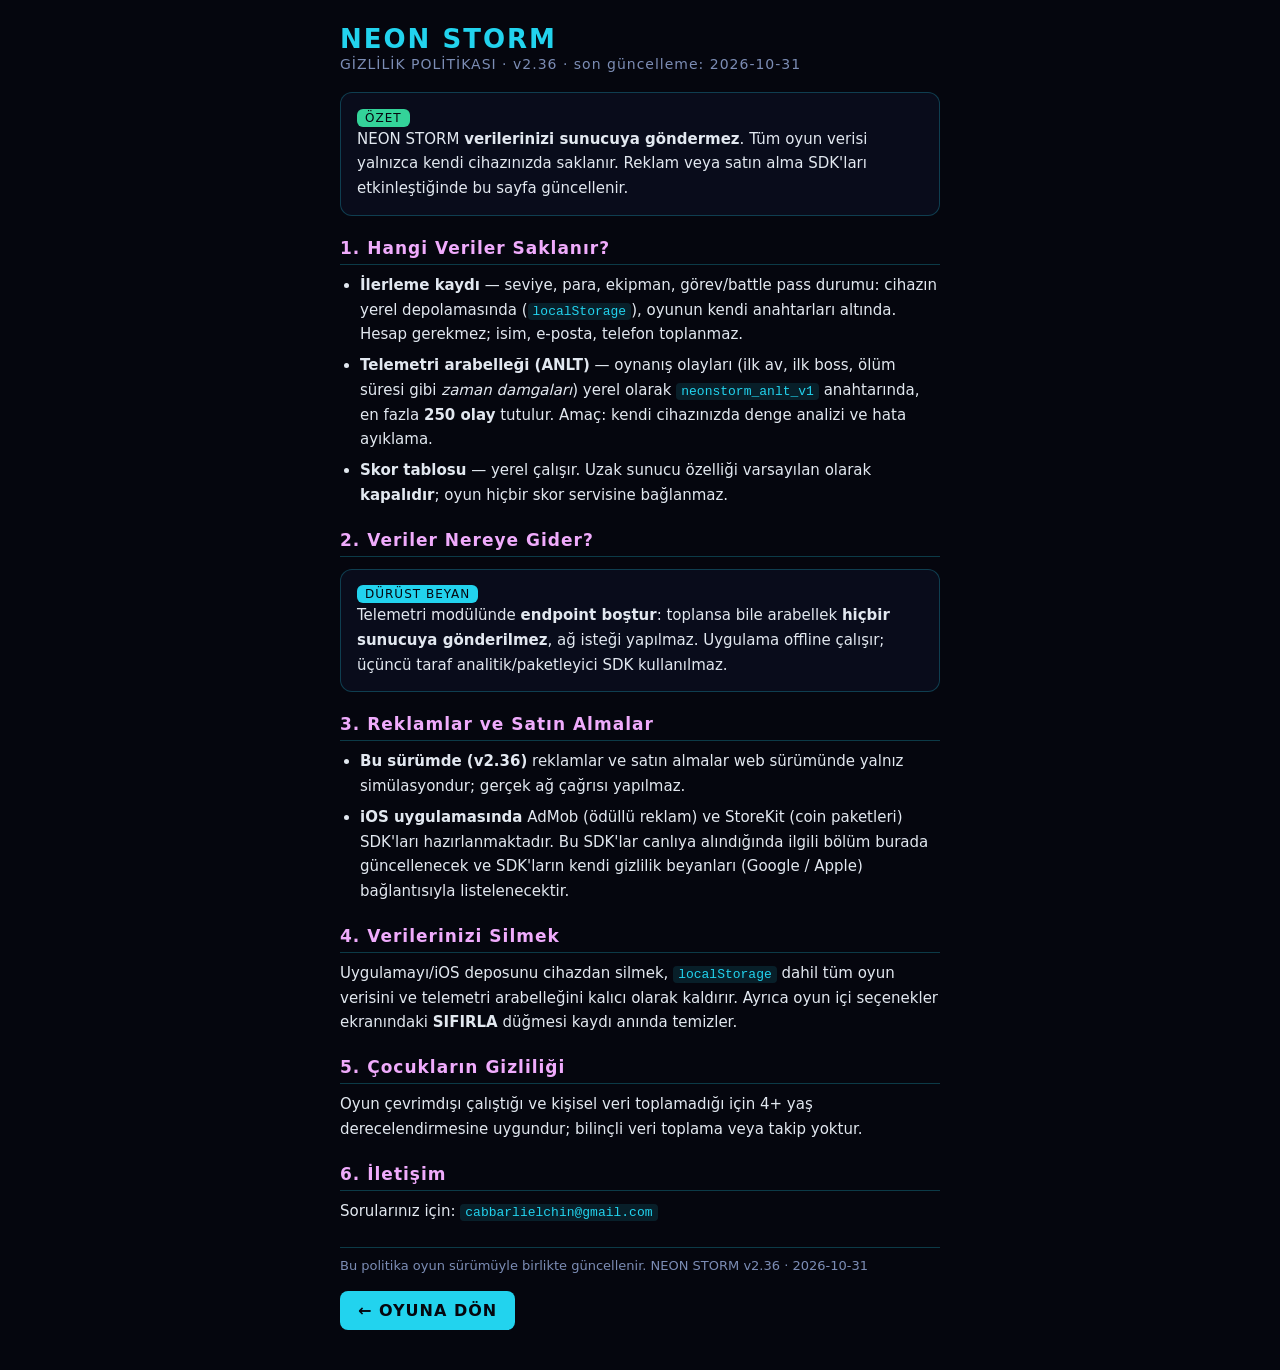
==== privacy.html @ 4d026526 "web deploy: 2026-10-31T13:23Z" ====
<!DOCTYPE html>
<html lang="tr">
<head>
<meta charset="UTF-8">
<meta name="viewport" content="width=device-width, initial-scale=1.0, viewport-fit=cover">
<title>NEON STORM — Gizlilik Politikası</title>
<style>
:root{
  --bg:#05060e; --bg2:#0a0d1d;
  --cyan:#22d3ee; --mag:#f0abfc; --gold:#fbbf24; --green:#34d399;
  --ink:#e2e8f0; --dim:#7c8db5;
  --panel:rgba(10,14,29,.92);
  --line:rgba(34,211,238,.25);
}
*{margin:0;padding:0;box-sizing:border-box}
html,body{min-height:100%;background:var(--bg);
  font-family:'Rajdhani','Segoe UI',system-ui,sans-serif;color:var(--ink);
  -webkit-text-size-adjust:100%}
.wrap{max-width:640px;margin:0 auto;padding:24px 20px calc(40px + env(safe-area-inset-bottom))}
h1{color:var(--cyan);font-size:26px;letter-spacing:2px;margin-bottom:2px}
.sub{color:var(--dim);font-size:14px;letter-spacing:1px;margin-bottom:20px}
h2{color:var(--mag);font-size:17px;letter-spacing:1px;margin:22px 0 8px;
  border-bottom:1px solid var(--line);padding-bottom:6px}
p,li{font-size:15px;line-height:1.65;color:var(--ink)}
ul{padding-left:20px;margin:6px 0}
li{margin-bottom:6px}
.card{background:var(--panel);border:1px solid var(--line);border-radius:12px;
  padding:14px 16px;margin:12px 0}
.tag{display:inline-block;font-size:12px;letter-spacing:1px;color:var(--bg);
  background:var(--green);border-radius:6px;padding:2px 8px;margin-right:6px;vertical-align:middle}
.tag.cyan{background:var(--cyan)}
.tag.gold{background:var(--gold)}
code{background:rgba(34,211,238,.12);color:var(--cyan);border-radius:4px;
  padding:1px 5px;font-size:13px}
a{color:var(--cyan)}
.upd{color:var(--dim);font-size:13px;margin-top:24px;border-top:1px solid var(--line);padding-top:10px}
.home{display:inline-block;margin-top:18px;color:var(--bg);background:var(--cyan);
  text-decoration:none;font-weight:700;letter-spacing:1px;border-radius:8px;padding:10px 18px}
</style>
</head>
<body>
<div class="wrap">
  <h1>NEON STORM</h1>
  <div class="sub">GİZLİLİK POLİTİKASI · v2.36 · son güncelleme: 2026-10-31</div>

  <div class="card"><span class="tag">ÖZET</span>
    <p>NEON STORM <b>verilerinizi sunucuya göndermez</b>. Tüm oyun verisi yalnızca kendi
    cihazınızda saklanır. Reklam veya satın alma SDK'ları etkinleştiğinde bu sayfa güncellenir.</p>
  </div>

  <h2>1. Hangi Veriler Saklanır?</h2>
  <ul>
    <li><b>İlerleme kaydı</b> — seviye, para, ekipman, görev/battle pass durumu:
      cihazın yerel depolamasında (<code>localStorage</code>), oyunun kendi anahtarları altında.
      Hesap gerekmez; isim, e-posta, telefon toplanmaz.</li>
    <li><b>Telemetri arabelleği (ANLT)</b> — oynanış olayları (ilk av, ilk boss, ölüm süresi gibi
      <i>zaman damgaları</i>) yerel olarak <code>neonstorm_anlt_v1</code> anahtarında, en fazla
      <b>250 olay</b> tutulur. Amaç: kendi cihazınızda denge analizi ve hata ayıklama.</li>
    <li><b>Skor tablosu</b> — yerel çalışır. Uzak sunucu özelliği varsayılan olarak
      <b>kapalıdır</b>; oyun hiçbir skor servisine bağlanmaz.</li>
  </ul>

  <h2>2. Veriler Nereye Gider?</h2>
  <div class="card"><span class="tag cyan">DÜRÜST BEYAN</span>
    <p>Telemetri modülünde <b>endpoint boştur</b>: toplansa bile arabellek
    <b>hiçbir sunucuya gönderilmez</b>, ağ isteği yapılmaz. Uygulama offline çalışır;
    üçüncü taraf analitik/paketleyici SDK kullanılmaz.</p>
  </div>

  <h2>3. Reklamlar ve Satın Almalar</h2>
  <ul>
    <li><b>Bu sürümde (v2.36)</b> reklamlar ve satın almalar web sürümünde yalnız simülasyondur;
    gerçek ağ çağrısı yapılmaz.</li>
    <li><b>iOS uygulamasında</b> AdMob (ödüllü reklam) ve StoreKit (coin paketleri) SDK'ları
    hazırlanmaktadır. Bu SDK'lar canlıya alındığında ilgili bölüm burada güncellenecek ve
    SDK'ların kendi gizlilik beyanları (Google / Apple) bağlantısıyla listelenecektir.</li>
  </ul>

  <h2>4. Verilerinizi Silmek</h2>
  <p>Uygulamayı/iOS deposunu cihazdan silmek, <code>localStorage</code> dahil tüm oyun verisini
  ve telemetri arabelleğini kalıcı olarak kaldırır. Ayrıca oyun içi seçenekler ekranındaki
  <b>SIFIRLA</b> düğmesi kaydı anında temizler.</p>

  <h2>5. Çocukların Gizliliği</h2>
  <p>Oyun çevrimdışı çalıştığı ve kişisel veri toplamadığı için 4+ yaş derecelendirmesine
  uygundur; bilinçli veri toplama veya takip yoktur.</p>

  <h2>6. İletişim</h2>
  <p>Sorularınız için: <code>cabbarlielchin@gmail.com</code></p>

  <div class="upd">Bu politika oyun sürümüyle birlikte güncellenir. NEON STORM v2.36 · 2026-10-31</div>
  <a class="home" href="index.html">&larr; OYUNA DÖN</a>
</div>
</body>
</html>
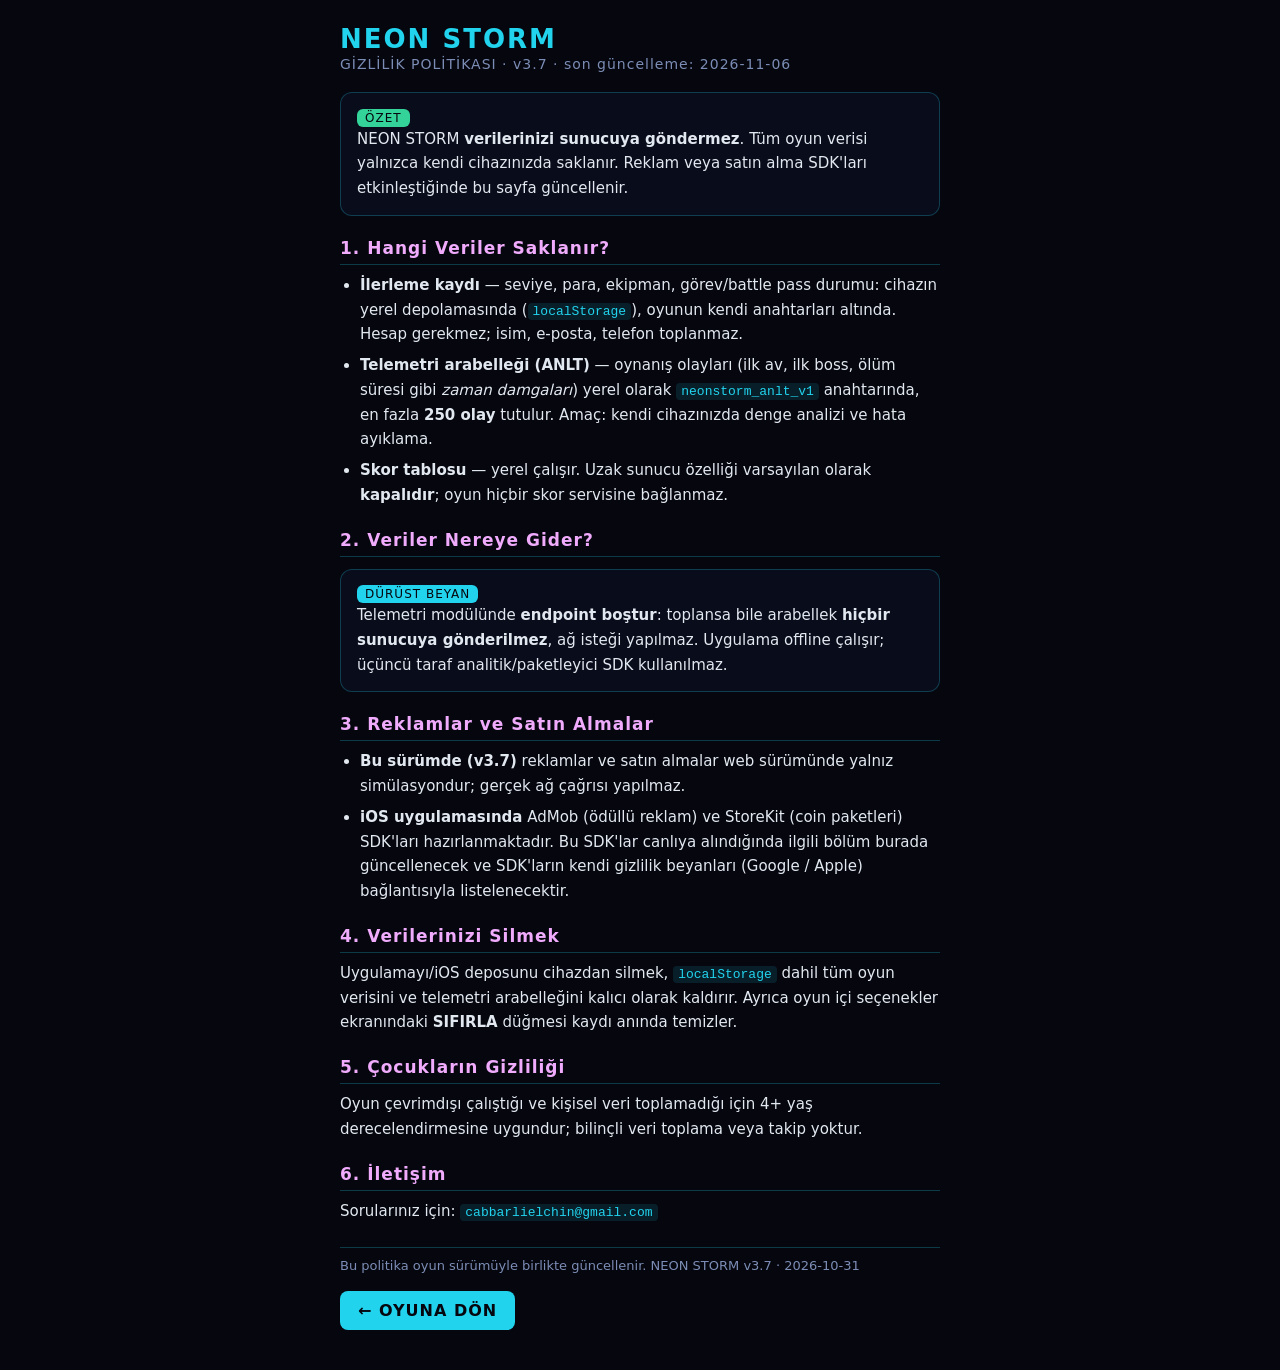
==== commit d7afc3d4: "web deploy: 2026-11-06T21:23Z" ====
--- a/privacy.html
+++ b/privacy.html
@@ -41,7 +41,7 @@
 <body>
 <div class="wrap">
   <h1>NEON STORM</h1>
-  <div class="sub">GİZLİLİK POLİTİKASI · v2.36 · son güncelleme: 2026-10-31</div>
+  <div class="sub">GİZLİLİK POLİTİKASI · v3.7 · son güncelleme: 2026-11-06</div>
 
   <div class="card"><span class="tag">ÖZET</span>
     <p>NEON STORM <b>verilerinizi sunucuya göndermez</b>. Tüm oyun verisi yalnızca kendi
@@ -69,7 +69,7 @@
 
   <h2>3. Reklamlar ve Satın Almalar</h2>
   <ul>
-    <li><b>Bu sürümde (v2.36)</b> reklamlar ve satın almalar web sürümünde yalnız simülasyondur;
+    <li><b>Bu sürümde (v3.7)</b> reklamlar ve satın almalar web sürümünde yalnız simülasyondur;
     gerçek ağ çağrısı yapılmaz.</li>
     <li><b>iOS uygulamasında</b> AdMob (ödüllü reklam) ve StoreKit (coin paketleri) SDK'ları
     hazırlanmaktadır. Bu SDK'lar canlıya alındığında ilgili bölüm burada güncellenecek ve
@@ -88,7 +88,7 @@
   <h2>6. İletişim</h2>
   <p>Sorularınız için: <code>cabbarlielchin@gmail.com</code></p>
 
-  <div class="upd">Bu politika oyun sürümüyle birlikte güncellenir. NEON STORM v2.36 · 2026-10-31</div>
+  <div class="upd">Bu politika oyun sürümüyle birlikte güncellenir. NEON STORM v3.7 · 2026-10-31</div>
   <a class="home" href="index.html">&larr; OYUNA DÖN</a>
 </div>
 </body>
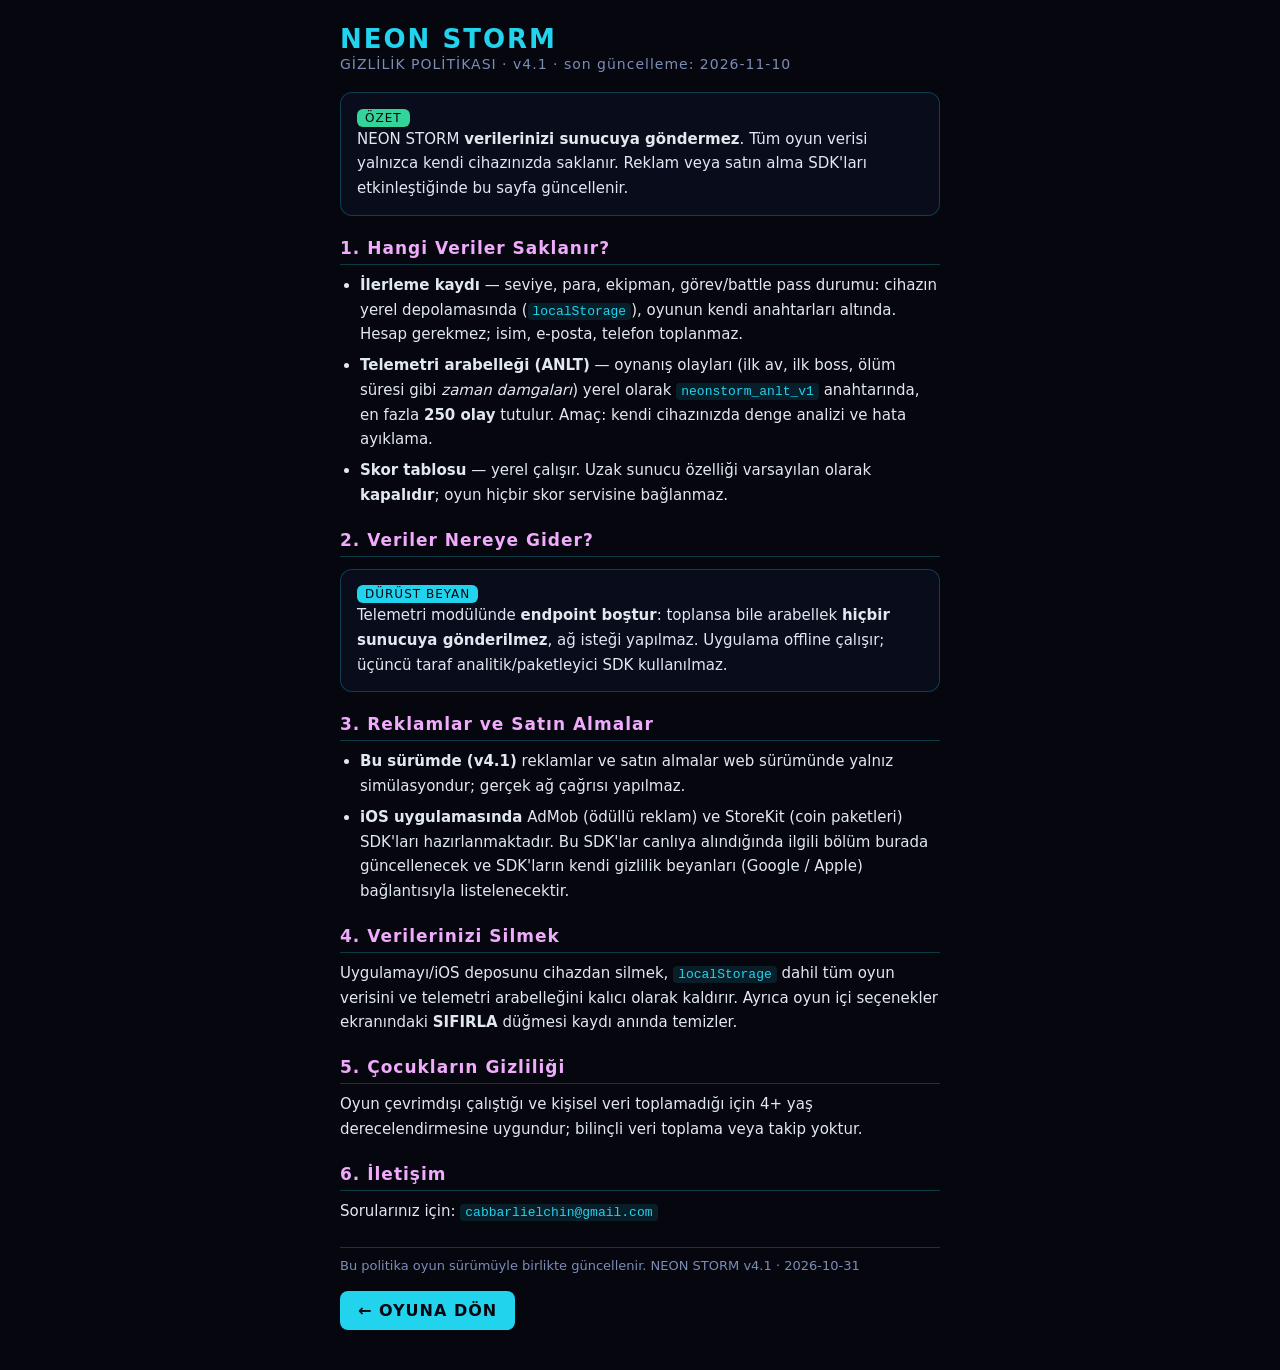
==== commit 9d15e283: "web deploy: 2026-11-10T18:26Z" ====
--- a/privacy.html
+++ b/privacy.html
@@ -41,7 +41,7 @@
 <body>
 <div class="wrap">
   <h1>NEON STORM</h1>
-  <div class="sub">GİZLİLİK POLİTİKASI · v3.7 · son güncelleme: 2026-11-06</div>
+  <div class="sub">GİZLİLİK POLİTİKASI · v4.1 · son güncelleme: 2026-11-10</div>
 
   <div class="card"><span class="tag">ÖZET</span>
     <p>NEON STORM <b>verilerinizi sunucuya göndermez</b>. Tüm oyun verisi yalnızca kendi
@@ -69,7 +69,7 @@
 
   <h2>3. Reklamlar ve Satın Almalar</h2>
   <ul>
-    <li><b>Bu sürümde (v3.7)</b> reklamlar ve satın almalar web sürümünde yalnız simülasyondur;
+    <li><b>Bu sürümde (v4.1)</b> reklamlar ve satın almalar web sürümünde yalnız simülasyondur;
     gerçek ağ çağrısı yapılmaz.</li>
     <li><b>iOS uygulamasında</b> AdMob (ödüllü reklam) ve StoreKit (coin paketleri) SDK'ları
     hazırlanmaktadır. Bu SDK'lar canlıya alındığında ilgili bölüm burada güncellenecek ve
@@ -88,7 +88,7 @@
   <h2>6. İletişim</h2>
   <p>Sorularınız için: <code>cabbarlielchin@gmail.com</code></p>
 
-  <div class="upd">Bu politika oyun sürümüyle birlikte güncellenir. NEON STORM v3.7 · 2026-10-31</div>
+  <div class="upd">Bu politika oyun sürümüyle birlikte güncellenir. NEON STORM v4.1 · 2026-10-31</div>
   <a class="home" href="index.html">&larr; OYUNA DÖN</a>
 </div>
 </body>
